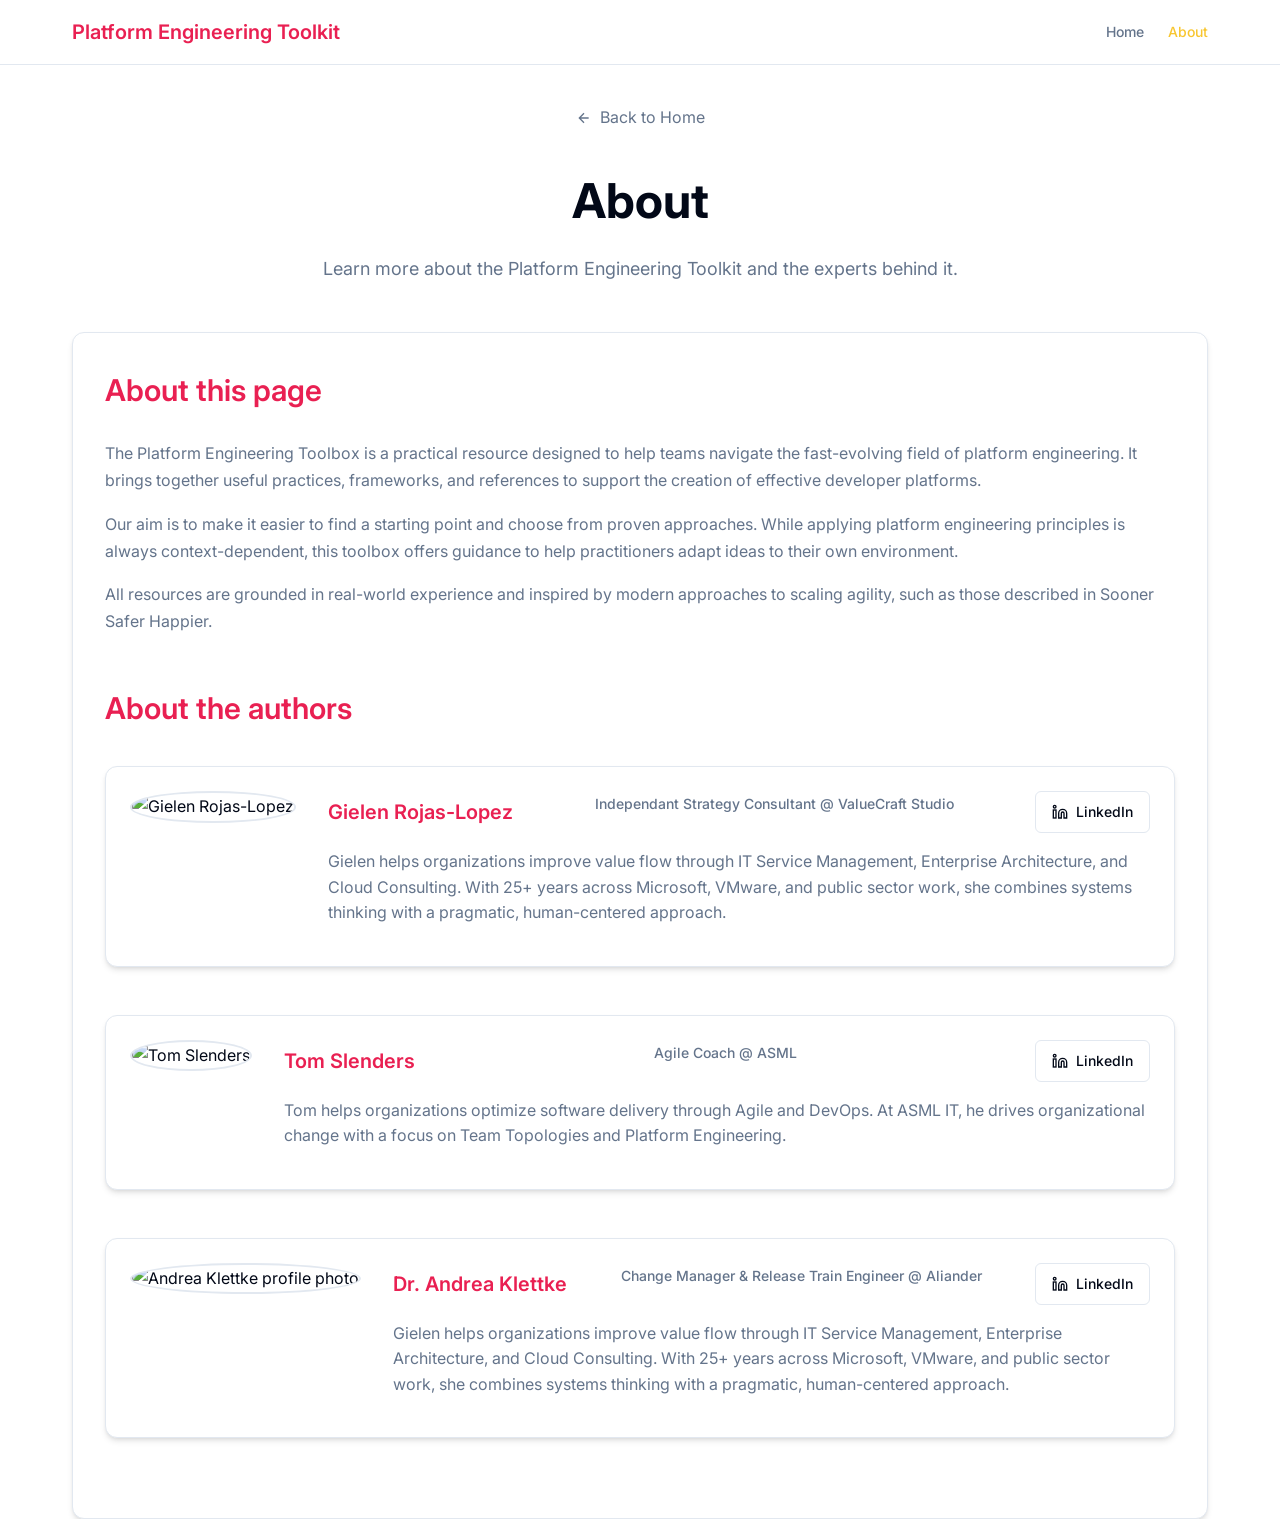
==== about.html @ 13b31b06 "deploy new website layout" ====
<!DOCTYPE html>
<html lang="en">
<head>
    <meta charset="UTF-8">
    <meta name="viewport" content="width=device-width, initial-scale=1.0">
    <title>About - Platform Engineering Toolkit</title>
    <meta name="description" content="Learn about the Platform Engineering Toolkit and meet the authors behind this comprehensive resource.">
    <link rel="stylesheet" href="styles.css">
    <link rel="preconnect" href="https://fonts.googleapis.com">
    <link rel="preconnect" href="https://fonts.gstatic.com" crossorigin>
    <link href="https://fonts.googleapis.com/css2?family=Inter:wght@400;500;600;700&display=swap" rel="stylesheet">
</head>
<body>
    <!-- Header -->
    <header class="header">
        <div class="container">
            <nav class="nav">
                <a href="index.html" class="nav-brand">Platform Engineering Toolkit</a>
                <div class="nav-links">
                    <a href="index.html" class="nav-link">Home</a>
                    <a href="about.html" class="nav-link active">About</a>
                </div>
            </nav>
        </div>
    </header>

    <!-- Main Content -->
    <main>
        <div class="container">
            <div class="page-header">
                <a href="index.html" class="back-btn">
                    <svg width="16" height="16" viewBox="0 0 24 24" fill="none" stroke="currentColor" stroke-width="2">
                        <path d="M19 12H5m7-7l-7 7 7 7"/>
                    </svg>
                    Back to Home
                </a>
                <h1 class="page-title">About</h1>
                <p class="page-description">
                    Learn more about the Platform Engineering Toolkit and the experts behind it.
                </p>
            </div>

            <div class="article-content">
                <div class="prose">
                    <section class="about-section">
                        <h2>About this page</h2>
                        <p>
                            The Platform Engineering Toolbox is a practical resource designed to help teams navigate the fast-evolving field of platform engineering. It brings together useful practices, frameworks, and references to support the creation of effective developer platforms.
                        </p>
                        <p>
                            Our aim is to make it easier to find a starting point and choose from proven approaches. While applying platform engineering principles is always context-dependent, this toolbox offers guidance to help practitioners adapt ideas to their own environment.
                        <p>
                            All resources are grounded in real-world experience and inspired by modern approaches to scaling agility, such as those described in Sooner Safer Happier.
                        </p>
                    </section>

                    <section class="about-section">
                        <h2>About the authors</h2>
                        
                        <div class="author-grid">
                            <div class="author-card">
                                <div class="author-avatar">
                                    <img src="src/assets/gielen.avif" alt="Gielen Rojas-Lopez" />
                                </div>
                                <div class="author-content">
                                    <div class="author-header">
                                        <h3 class="author-name">Gielen Rojas-Lopez</h3>
                                        <p class="author-role">Independant Strategy Consultant @ ValueCraft Studio</p>
                                        <a href="https://www.linkedin.com/in/gielen/" target="_blank" rel="noopener noreferrer" class="author-linkedin">
                                            <svg width="16" height="16" viewBox="0 0 24 24" fill="none" stroke="currentColor" stroke-width="2">
                                                <path d="M16 8a6 6 0 0 1 6 6v7h-4v-7a2 2 0 0 0-2-2 2 2 0 0 0-2 2v7h-4v-7a6 6 0 0 1 6-6z"/>
                                                <rect width="4" height="12" x="2" y="9"/>
                                                <circle cx="4" cy="4" r="2"/>
                                            </svg>
                                            LinkedIn
                                        </a>
                                    </div>
                                    <p class="author-bio">
                                        Gielen helps organizations improve value flow through IT Service Management, Enterprise Architecture, and Cloud Consulting. With 25+ years across Microsoft, VMware, and public sector work, she combines systems thinking with a pragmatic, human-centered approach.
                                </div>
                            </div>

                            <div class="author-card">
                                <div class="author-avatar">
                                    <img src="src/assets/tom.avif" alt="Tom Slenders" />
                                </div>
                                <div class="author-content">
                                    <div class="author-header">
                                        <h3 class="author-name">Tom Slenders</h3>
                                        <p class="author-role">Agile Coach @ ASML</p>
                                        <a href="https://www.linkedin.com/in/tomslenders/" target="_blank" rel="noopener noreferrer" class="author-linkedin">
                                            <svg width="16" height="16" viewBox="0 0 24 24" fill="none" stroke="currentColor" stroke-width="2">
                                                <path d="M16 8a6 6 0 0 1 6 6v7h-4v-7a2 2 0 0 0-2-2 2 2 0 0 0-2 2v7h-4v-7a6 6 0 0 1 6-6z"/>
                                                <rect width="4" height="12" x="2" y="9"/>
                                                <circle cx="4" cy="4" r="2"/>
                                            </svg>
                                            LinkedIn
                                        </a>
                                    </div>
                                    <p class="author-bio">
                                        Tom helps organizations optimize software delivery through Agile and DevOps. 
                                        At ASML IT, he drives organizational change with a focus on Team Topologies and Platform Engineering.
                                    </p>
                                </div>
                            </div>

                            <div class="author-card">
                                <div class="author-avatar">
                                    <img src="src/assets/andrea.jpg" alt="Andrea Klettke profile photo" />
                                </div>
                                <div class="author-content">
                                    <div class="author-header">
                                        <h3 class="author-name">Dr. Andrea Klettke</h3>
                                        <p class="author-role">Change Manager & Release Train Engineer @ Aliander</p>
                                        <a href="https://www.linkedin.com/in/andrea-klettke-73928b105/" target="_blank" rel="noopener noreferrer" class="author-linkedin">
                                            <svg width="16" height="16" viewBox="0 0 24 24" fill="none" stroke="currentColor" stroke-width="2">
                                                <path d="M16 8a6 6 0 0 1 6 6v7h-4v-7a2 2 0 0 0-2-2 2 2 0 0 0-2 2v7h-4v-7a6 6 0 0 1 6-6z"/>
                                                <rect width="4" height="12" x="2" y="9"/>
                                                <circle cx="4" cy="4" r="2"/>
                                            </svg>
                                            LinkedIn
                                        </a>
                                    </div>
                                    <p class="author-bio">
                                        Gielen helps organizations improve value flow through IT Service Management, Enterprise Architecture, and Cloud Consulting. With 25+ years across Microsoft, VMware, and public sector work, she combines systems thinking with a pragmatic, human-centered approach.
                                    </p>
                                </div>
                            </div>
                        </div>
                    </section>
                </div>
            </div>
        </div>
    </main>

    <script src="script.js"></script>
</body>
</html>
---- styles.css ----
/* Reset and base styles */
* {
    margin: 0;
    padding: 0;
    box-sizing: border-box;
}

/* CSS Variables - Design System */
:root {
    --background: hsl(0 0% 100%);
    --foreground: hsl(222.2 84% 4.9%);
    --card: hsl(0 0% 100%);
    --card-foreground: hsl(222.2 84% 4.9%);
    --card-hover: hsl(345 82% 97%);
    --primary: hsl(345 82% 52%);
    --primary-foreground: hsl(210 40% 98%);
    --secondary: hsl(280 87% 65%);
    --secondary-foreground: hsl(210 40% 98%);
    --accent: hsl(45 93% 58%);
    --accent-foreground: hsl(222.2 84% 4.9%);
    --muted: hsl(210 40% 96%);
    --muted-foreground: hsl(215.4 16.3% 46.9%);
    --border: hsl(214.3 31.8% 91.4%);
    --hero-bg: linear-gradient(135deg, hsl(345 82% 52%) 0%, hsl(280 87% 65%) 50%, hsl(45 93% 58%) 100%);
    --card-shadow: 0 4px 6px -1px rgb(0 0 0 / 0.1), 0 2px 4px -2px rgb(0 0 0 / 0.1);
    --card-shadow-hover: 0 20px 40px -12px hsl(345 82% 52% / 0.25), 0 8px 16px -8px hsl(280 87% 65% / 0.3);
    --radius: 12px;
    --container-max-width: 1200px;
}

body {
    font-family: 'Inter', -apple-system, BlinkMacSystemFont, 'Segoe UI', Roboto, Oxygen, Ubuntu, Cantarell, sans-serif;
    background-color: var(--background);
    color: var(--foreground);
    line-height: 1.6;
    min-height: 100vh;
}

/* Container */
.container {
    max-width: var(--container-max-width);
    margin: 0 auto;
    padding: 0 1rem;
}

@media (min-width: 768px) {
    .container {
        padding: 0 2rem;
    }
}

/* Header */
.header {
    border-bottom: 1px solid var(--border);
    background: rgba(255, 255, 255, 0.95);
    backdrop-filter: blur(10px);
    position: sticky;
    top: 0;
    z-index: 100;
}

.nav {
    display: flex;
    align-items: center;
    justify-content: space-between;
    padding: 1rem 0;
}

.nav-brand {
    font-size: 1.25rem;
    font-weight: 600;
    color: var(--primary);
    text-decoration: none;
    transition: color 0.2s ease;
}

.nav-brand:hover {
    color: var(--accent);
}

.nav-links {
    display: flex;
    gap: 1.5rem;
}

.nav-link {
    font-size: 0.875rem;
    font-weight: 500;
    color: var(--muted-foreground);
    text-decoration: none;
    transition: color 0.2s ease;
}

.nav-link:hover,
.nav-link.active {
    color: var(--accent);
}

/* Hero Section */
.hero {
    background: linear-gradient(rgba(0,0,0,0.4), rgba(0,0,0,0.6)), url('src/assets/theme-park-hero.jpg');
    background-size: cover;
    background-position: center;
    border-radius: 1.5rem;
    margin: 4rem 0;
    min-height: 600px;
    display: flex;
    align-items: center;
    justify-content: center;
    overflow: hidden;
    position: relative;
}

.hero-content {
    text-align: center;
    padding: 5rem 2rem;
    position: relative;
    z-index: 10;
    max-width: 48rem;
}

.hero-title {
    font-size: 3rem;
    font-weight: 700;
    color: white;
    margin-bottom: 1.5rem;
    text-shadow: 0 4px 8px rgba(0,0,0,0.5);
    letter-spacing: -0.025em;
}

@media (min-width: 768px) {
    .hero-title {
        font-size: 4.5rem;
    }
}

.hero-description {
    font-size: 1.25rem;
    color: rgba(255, 255, 255, 0.9);
    margin-bottom: 3rem;
    line-height: 1.7;
    text-shadow: 0 2px 4px rgba(0,0,0,0.3);
}

@media (min-width: 768px) {
    .hero-description {
        font-size: 1.5rem;
    }
}

/* Hero Buttons */
.hero-buttons {
    display: flex;
    flex-direction: column;
    gap: 1rem;
    margin-bottom: 2rem;
}

@media (min-width: 640px) {
    .hero-buttons {
        flex-direction: row;
        justify-content: center;
    }
}

.btn {
    display: inline-flex;
    align-items: center;
    justify-content: center;
    gap: 0.5rem;
    padding: 1rem 2rem;
    font-size: 1.125rem;
    font-weight: 600;
    border-radius: var(--radius);
    text-decoration: none;
    transition: all 0.3s cubic-bezier(0.4, 0, 0.2, 1);
    box-shadow: var(--card-shadow);
    border: none;
    cursor: pointer;
    position: relative;
    overflow: hidden;
}

.btn:hover {
    transform: scale(1.05);
    box-shadow: var(--card-shadow-hover);
}

.btn-primary {
    background-color: var(--primary);
    color: var(--primary-foreground);
}

.btn-primary:hover {
    background-color: hsl(345 82% 47%);
}

.btn-secondary {
    background-color: var(--secondary);
    color: var(--secondary-foreground);
}

.btn-secondary:hover {
    background-color: hsl(280 87% 60%);
}

.btn-accent {
    background-color: var(--accent);
    color: var(--accent-foreground);
}

.btn-accent:hover {
    background-color: hsl(45 93% 53%);
}

.btn-icon {
    width: 20px;
    height: 20px;
}

/* Hero Divider */
.hero-divider {
    width: 8rem;
    height: 0.5rem;
    background: var(--hero-bg);
    margin: 0 auto;
    border-radius: 9999px;
    animation: pulse 2s infinite;
}

@keyframes pulse {
    0%, 100% {
        opacity: 1;
    }
    50% {
        opacity: 0.7;
    }
}

/* Cards Grid */
.cards-grid {
    display: grid;
    grid-template-columns: 1fr;
    gap: 1.5rem;
    margin: 4rem 0;
}

@media (min-width: 768px) {
    .cards-grid {
        grid-template-columns: repeat(2, 1fr);
    }
}

@media (min-width: 1024px) {
    .cards-grid {
        grid-template-columns: repeat(3, 1fr);
    }
}

/* Card Styles */
.card {
    background-color: var(--card);
    border: 1px solid var(--border);
    border-radius: var(--radius);
    padding: 1.5rem;
    text-decoration: none;
    color: inherit;
    transition: all 0.2s ease;
    box-shadow: var(--card-shadow);
    height: 100%;
    display: block;
}

.card:hover {
    background-color: var(--card-hover);
    box-shadow: var(--card-shadow-hover);
    transform: scale(1.02);
}

.card-content {
    display: flex;
    flex-direction: column;
    align-items: center;
    text-align: center;
    gap: 1rem;
    height: 100%;
}

.card-icon {
    width: 3rem;
    height: 3rem;
    display: flex;
    align-items: center;
    justify-content: center;
    color: var(--accent);
    transition: transform 0.2s ease;
}

.card:hover .card-icon {
    transform: scale(1.1);
}

.card-text {
    display: flex;
    flex-direction: column;
    gap: 0.5rem;
}

.card-title {
    font-size: 1.125rem;
    font-weight: 600;
    color: var(--card-foreground);
    transition: color 0.2s ease;
}

.card:hover .card-title {
    color: var(--accent);
}

.card-description {
    font-size: 0.875rem;
    color: var(--muted-foreground);
    line-height: 1.6;
}

/* Footer */
.footer {
    text-align: center;
    margin: 4rem 0 2rem;
    padding: 2rem 0;
    border-top: 1px solid var(--border);
}

.footer-text {
    color: var(--muted-foreground);
}

/* Article Styles */
.article-header {
    margin-bottom: 2rem;
}

.back-btn {
    display: inline-flex;
    align-items: center;
    gap: 0.5rem;
    color: var(--muted-foreground);
    text-decoration: none;
    margin-bottom: 1.5rem;
    padding: 0.5rem 1rem;
    border-radius: 0.5rem;
    transition: all 0.2s ease;
}

.back-btn:hover {
    background-color: var(--muted);
    color: var(--foreground);
}

.article-meta {
    display: flex;
    align-items: center;
    gap: 1rem;
    margin-bottom: 1rem;
    flex-wrap: wrap;
}

.badge {
    display: inline-flex;
    align-items: center;
    padding: 0.25rem 0.75rem;
    font-size: 0.75rem;
    font-weight: 500;
    border-radius: 9999px;
    background-color: var(--secondary);
    color: var(--secondary-foreground);
}

.meta-item {
    display: flex;
    align-items: center;
    gap: 0.25rem;
    font-size: 0.875rem;
    color: var(--muted-foreground);
}

.article-title {
    font-size: 2.5rem;
    font-weight: 700;
    margin-bottom: 1rem;
    line-height: 1.1;
}

@media (min-width: 768px) {
    .article-title {
        font-size: 3rem;
    }
}

.article-audience {
    display: flex;
    align-items: center;
    gap: 0.5rem;
    color: var(--muted-foreground);
}

/* Article Content */
.article-content {
    background-color: var(--card);
    border: 1px solid var(--border);
    border-radius: var(--radius);
    padding: 2rem;
    box-shadow: var(--card-shadow);
}

.prose {
    max-width: none;
    line-height: 1.7;
}

.prose h2 {
    font-size: 1.5rem;
    font-weight: 600;
    color: var(--foreground);
    margin: 2rem 0 1rem 0;
}

.prose h2:first-child {
    margin-top: 0;
}

.prose p {
    color: var(--muted-foreground);
    margin-bottom: 1rem;
}

.prose ul {
    margin: 1rem 0;
    padding-left: 1.5rem;
}

.prose li {
    color: var(--muted-foreground);
    margin-bottom: 0.5rem;
}

.prose strong {
    color: var(--foreground);
    font-weight: 600;
}

/* Article Navigation */
.article-nav {
    margin-top: 3rem;
    padding-top: 2rem;
    border-top: 1px solid var(--border);
    text-align: center;
}

.article-nav-text {
    color: var(--muted-foreground);
    margin-bottom: 1rem;
}

.article-nav-buttons {
    display: flex;
    flex-direction: column;
    gap: 1rem;
    justify-content: center;
}

@media (min-width: 640px) {
    .article-nav-buttons {
        flex-direction: row;
    }
}

.btn-outline {
    background-color: transparent;
    border: 1px solid var(--border);
    color: var(--foreground);
    padding: 0.75rem 1.5rem;
    border-radius: var(--radius);
    text-decoration: none;
    font-weight: 500;
    transition: all 0.2s ease;
    display: inline-flex;
    align-items: center;
    justify-content: center;
}

.btn-outline:hover {
    background-color: var(--muted);
    border-color: var(--accent);
}

/* Page Styles */
.page-header {
    text-align: center;
    margin: 2rem 0 3rem;
}

.page-title {
    font-size: 2.5rem;
    font-weight: 700;
    margin-bottom: 1rem;
    color: var(--foreground);
}

@media (min-width: 768px) {
    .page-title {
        font-size: 3rem;
    }
}

.page-description {
    font-size: 1.125rem;
    color: var(--muted-foreground);
    max-width: 42rem;
    margin: 0 auto;
    line-height: 1.6;
}

/* Articles List */
.articles-list {
    display: grid;
    gap: 1.5rem;
    margin: 2rem 0;
}

.article-card {
    background-color: var(--card);
    border: 1px solid var(--border);
    border-radius: var(--radius);
    padding: 2rem;
    text-decoration: none;
    color: inherit;
    transition: all 0.2s ease;
    box-shadow: var(--card-shadow);
}

.article-card:hover {
    background-color: var(--card-hover);
    box-shadow: var(--card-shadow-hover);
    transform: translateY(-2px);
}

.article-card-header {
    display: flex;
    align-items: center;
    gap: 1rem;
    margin-bottom: 1rem;
    flex-wrap: wrap;
}

.article-card-title {
    font-size: 1.5rem;
    font-weight: 600;
    color: var(--card-foreground);
    margin-bottom: 0.5rem;
}

.article-card:hover .article-card-title {
    color: var(--accent);
}

.article-card-audience {
    font-size: 0.875rem;
    color: var(--muted-foreground);
}

/* Responsive adjustments */
@media (max-width: 640px) {
    .hero {
        margin: 2rem 0;
        min-height: 500px;
    }
    
    .hero-content {
        padding: 3rem 1rem;
    }
    
    .hero-title {
        font-size: 2.5rem;
    }
    
    .hero-description {
        font-size: 1.125rem;
    }
    
    .btn {
        padding: 0.875rem 1.5rem;
        font-size: 1rem;
    }
}

/* About Section Styles */
.about-section {
    margin-bottom: 3rem;
}

.about-section h2 {
    color: var(--primary);
    margin-bottom: 1.5rem;
    font-size: 1.875rem;
    font-weight: 600;
}

.author-grid {
    display: grid;
    gap: 2rem;
    margin-top: 2rem;
}

@media (min-width: 768px) {
    .author-grid {
        gap: 3rem;
    }
}

.author-card {
    display: flex;
    flex-direction: column;
    gap: 1.5rem;
    padding: 1.5rem;
    background: var(--card);
    border: 1px solid var(--border);
    border-radius: var(--radius);
    box-shadow: var(--card-shadow);
    transition: all 0.3s ease;
}

@media (min-width: 768px) {
    .author-card {
        flex-direction: row;
        align-items: flex-start;
        gap: 2rem;
    }
}

.author-card:hover {
    transform: translateY(-2px);
    box-shadow: var(--card-shadow-hover);
}

.author-avatar {
    flex-shrink: 0;
}

.author-avatar img {
    width: 96px;
    height: 96px;
    border-radius: 50%;
    object-fit: cover;
    border: 2px solid var(--border);
}

.author-content {
    flex: 1;
}

.author-header {
    display: flex;
    flex-direction: column;
    gap: 0.5rem;
    margin-bottom: 1rem;
}

@media (min-width: 640px) {
    .author-header {
        flex-direction: row;
        align-items: center;
        justify-content: space-between;
        gap: 1rem;
    }
}

.author-name {
    font-size: 1.25rem;
    font-weight: 600;
    color: var(--primary);
    margin: 0;
}

.author-role {
    font-size: 0.875rem;
    font-weight: 500;
    color: var(--muted-foreground);
    margin: 0;
}

.author-linkedin {
    display: inline-flex;
    align-items: center;
    gap: 0.5rem;
    padding: 0.5rem 1rem;
    font-size: 0.875rem;
    font-weight: 500;
    color: var(--foreground);
    text-decoration: none;
    border: 1px solid var(--border);
    border-radius: 6px;
    transition: all 0.2s ease;
    background: var(--background);
}

.author-linkedin:hover {
    background: var(--muted);
    border-color: var(--primary);
    color: var(--primary);
}

.author-bio {
    color: var(--card-foreground);
    line-height: 1.6;
    margin: 0;
}
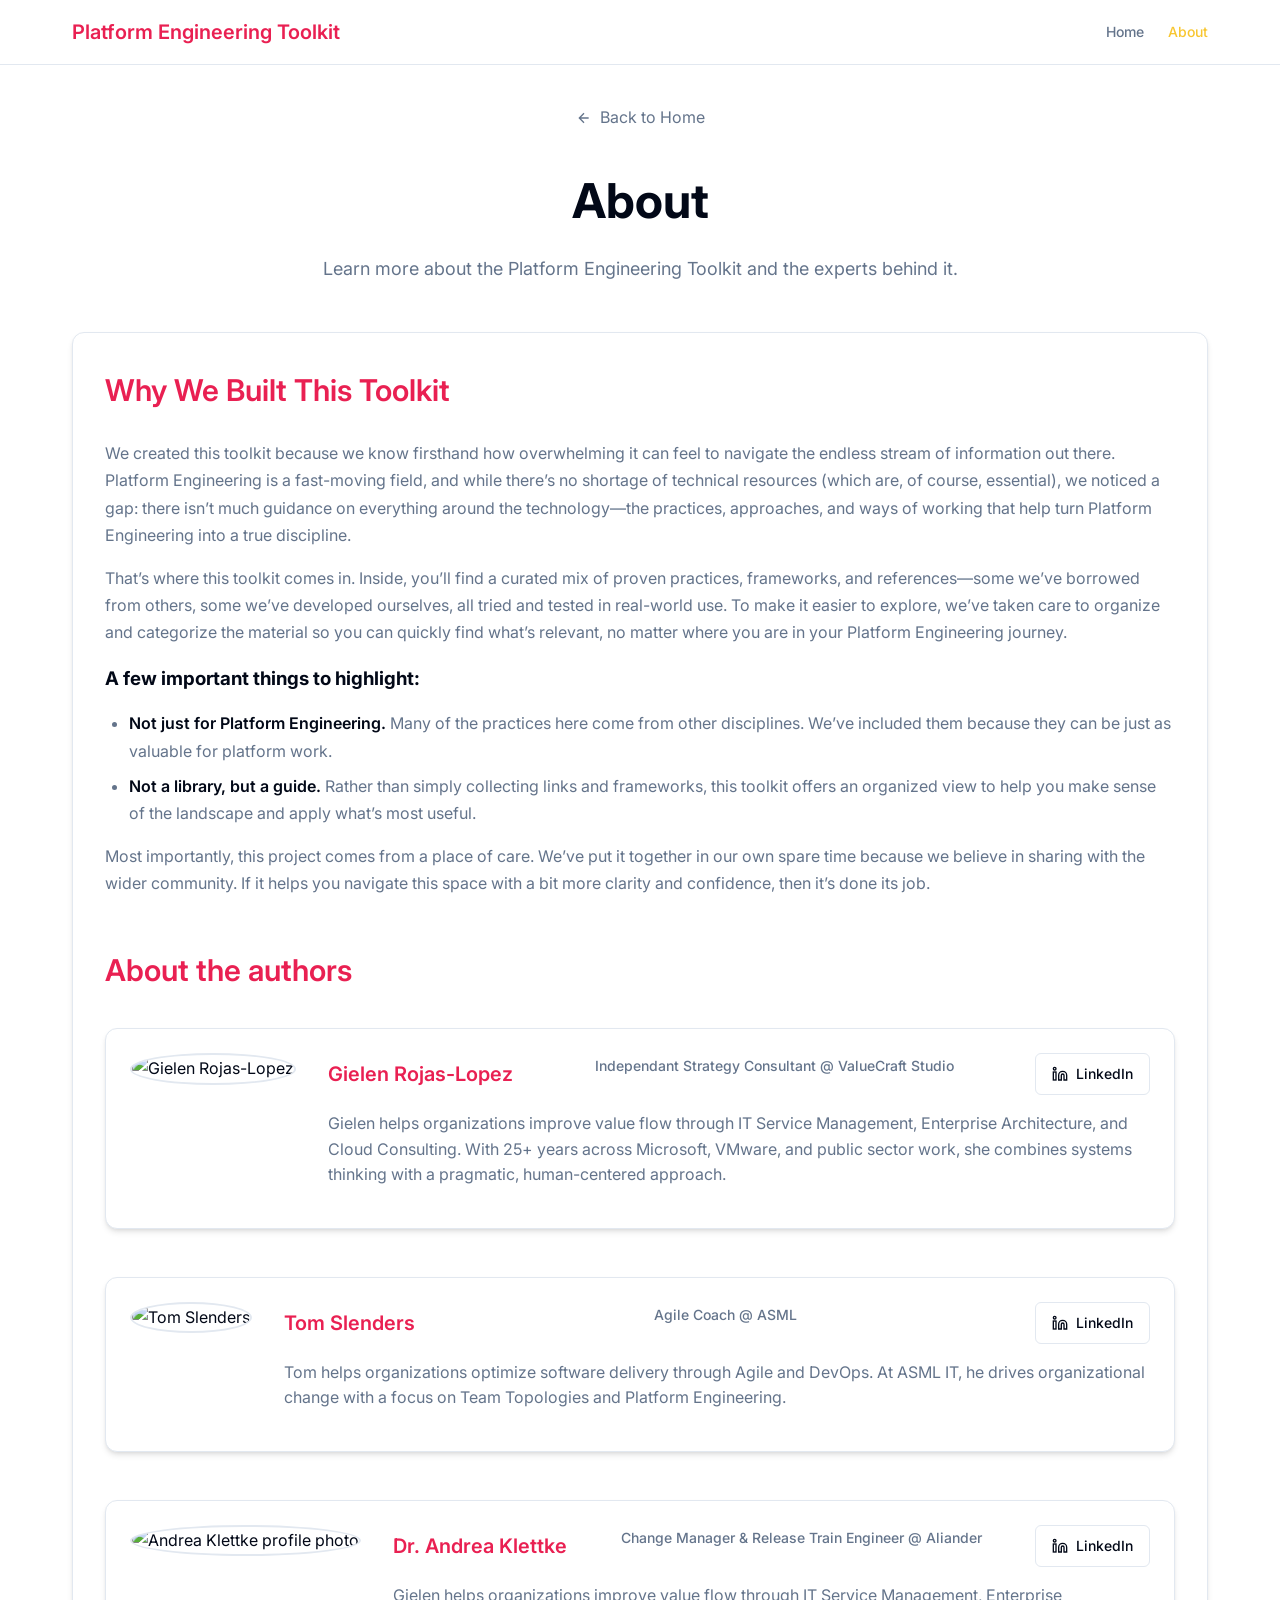
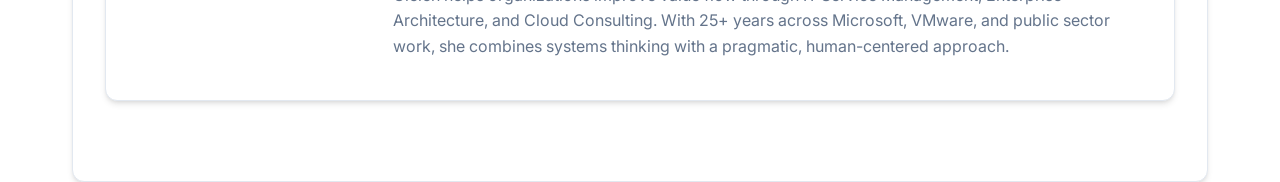
==== commit 788d94d7: "Update about.html Changed about txt" ====
--- a/about.html
+++ b/about.html
@@ -42,17 +42,28 @@
 
             <div class="article-content">
                 <div class="prose">
-                    <section class="about-section">
-                        <h2>About this page</h2>
-                        <p>
-                            The Platform Engineering Toolbox is a practical resource designed to help teams navigate the fast-evolving field of platform engineering. It brings together useful practices, frameworks, and references to support the creation of effective developer platforms.
-                        </p>
-                        <p>
-                            Our aim is to make it easier to find a starting point and choose from proven approaches. While applying platform engineering principles is always context-dependent, this toolbox offers guidance to help practitioners adapt ideas to their own environment.
-                        <p>
-                            All resources are grounded in real-world experience and inspired by modern approaches to scaling agility, such as those described in Sooner Safer Happier.
-                        </p>
-                    </section>
+                   <section class="about-section">
+    <h2>Why We Built This Toolkit</h2>
+    
+    <p>
+        We created this toolkit because we know firsthand how overwhelming it can feel to navigate the endless stream of information out there. Platform Engineering is a fast-moving field, and while there’s no shortage of technical resources (which are, of course, essential), we noticed a gap: there isn’t much guidance on everything around the technology—the practices, approaches, and ways of working that help turn Platform Engineering into a true discipline.
+    </p>
+
+    <p>
+        That’s where this toolkit comes in. Inside, you’ll find a curated mix of proven practices, frameworks, and references—some we’ve borrowed from others, some we’ve developed ourselves, all tried and tested in real-world use. To make it easier to explore, we’ve taken care to organize and categorize the material so you can quickly find what’s relevant, no matter where you are in your Platform Engineering journey.
+    </p>
+
+    <h3>A few important things to highlight:</h3>
+    <ul>
+        <li><strong>Not just for Platform Engineering.</strong> Many of the practices here come from other disciplines. We’ve included them because they can be just as valuable for platform work.</li>
+        <li><strong>Not a library, but a guide.</strong> Rather than simply collecting links and frameworks, this toolkit offers an organized view to help you make sense of the landscape and apply what’s most useful.</li>
+    </ul>
+
+    <p>
+        Most importantly, this project comes from a place of care. We’ve put it together in our own spare time because we believe in sharing with the wider community. If it helps you navigate this space with a bit more clarity and confidence, then it’s done its job.
+    </p>
+</section>
+
 
                     <section class="about-section">
                         <h2>About the authors</h2>
@@ -135,4 +146,4 @@
 
     <script src="script.js"></script>
 </body>
-</html>+</html>
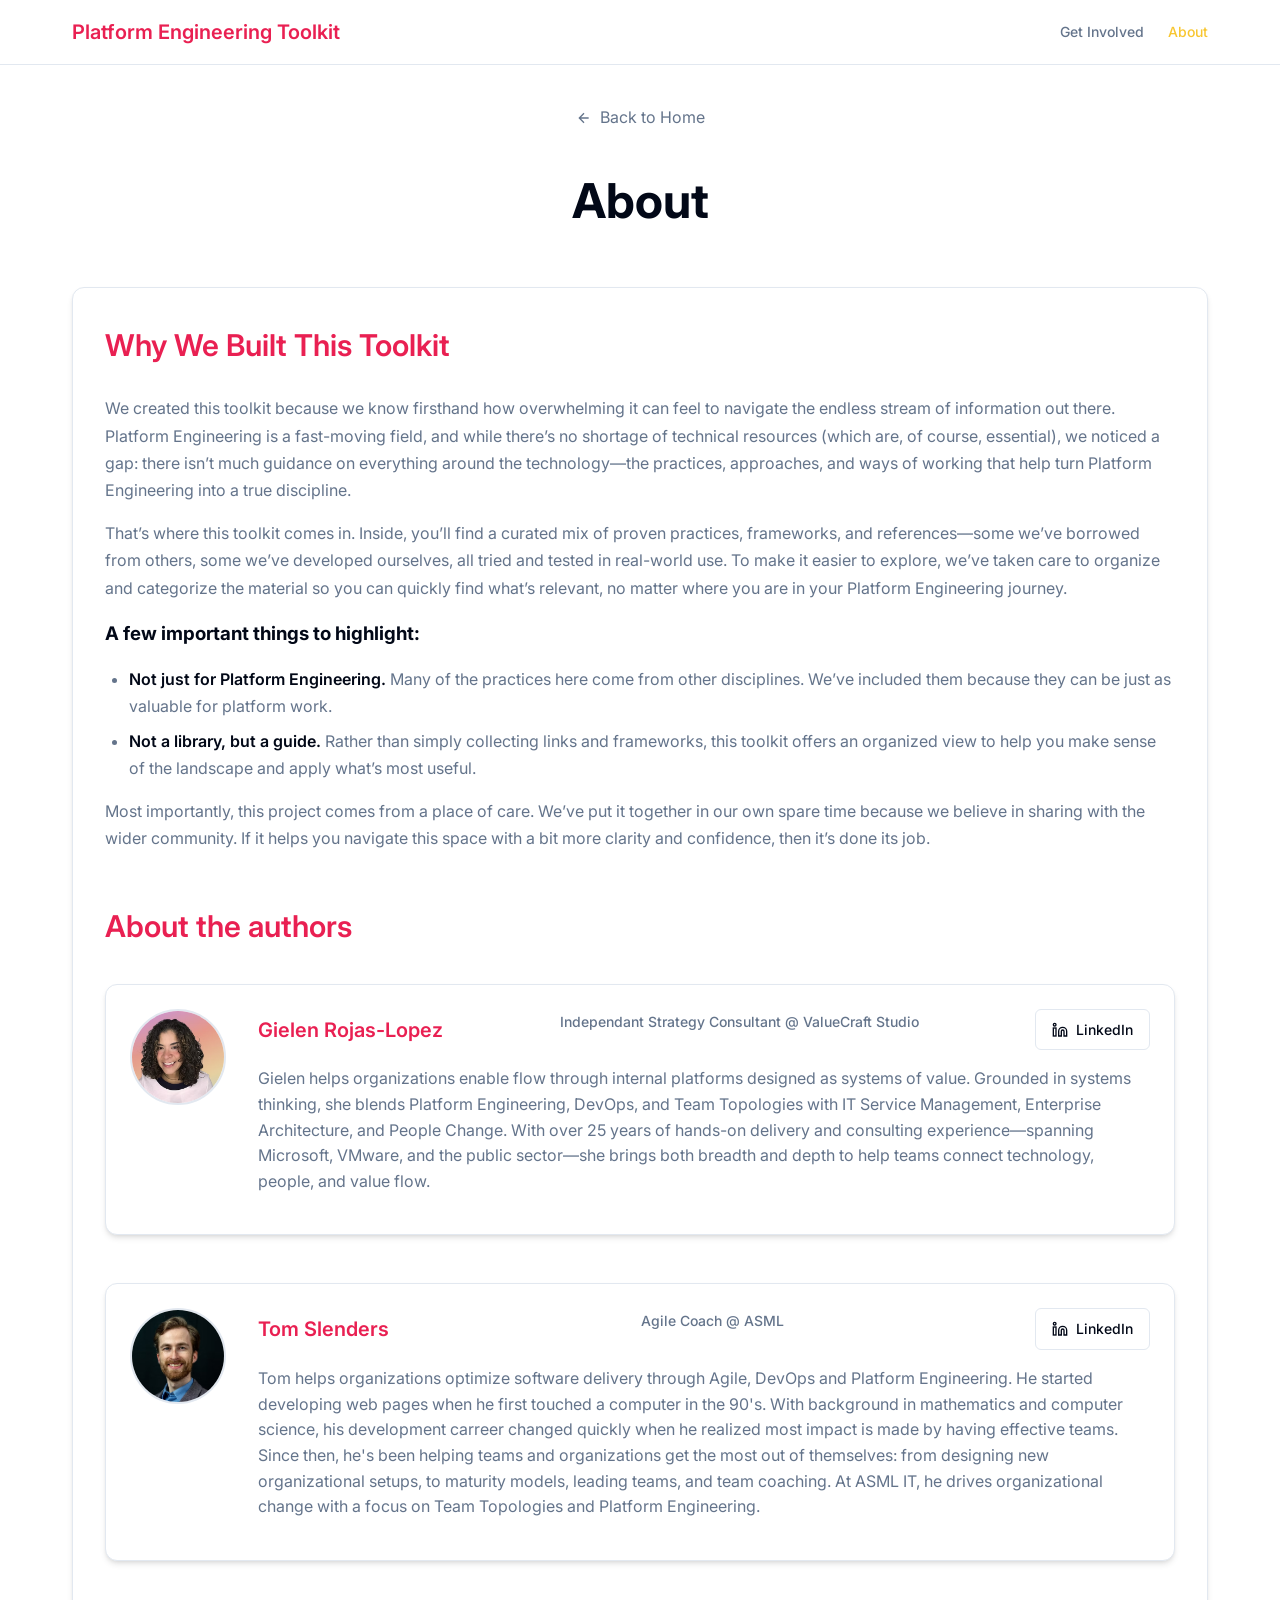
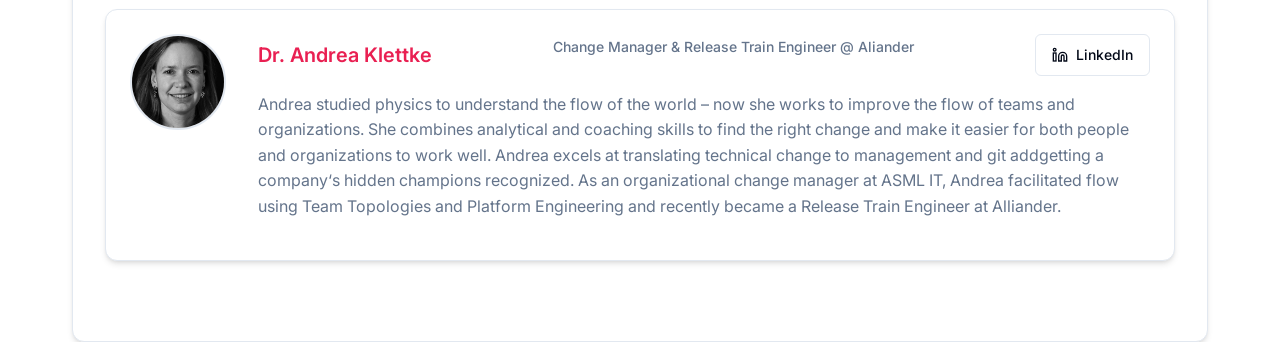
==== commit f8c074d4: "added ACC to PRD" ====
--- a/about.html
+++ b/about.html
@@ -17,7 +17,7 @@
             <nav class="nav">
                 <a href="index.html" class="nav-brand">Platform Engineering Toolkit</a>
                 <div class="nav-links">
-                    <a href="index.html" class="nav-link">Home</a>
+                    <a href="get-involved.html" class="nav-link">Get Involved</a>
                     <a href="about.html" class="nav-link active">About</a>
                 </div>
             </nav>
@@ -35,14 +35,12 @@
                     Back to Home
                 </a>
                 <h1 class="page-title">About</h1>
-                <p class="page-description">
-                    Learn more about the Platform Engineering Toolkit and the experts behind it.
-                </p>
+ 
             </div>
 
             <div class="article-content">
                 <div class="prose">
-                   <section class="about-section">
+                    <section class="about-section">
     <h2>Why We Built This Toolkit</h2>
     
     <p>
@@ -62,8 +60,7 @@
     <p>
         Most importantly, this project comes from a place of care. We’ve put it together in our own spare time because we believe in sharing with the wider community. If it helps you navigate this space with a bit more clarity and confidence, then it’s done its job.
     </p>
-</section>
-
+                    </section>
 
                     <section class="about-section">
                         <h2>About the authors</h2>
@@ -71,7 +68,7 @@
                         <div class="author-grid">
                             <div class="author-card">
                                 <div class="author-avatar">
-                                    <img src="src/assets/gielen.avif" alt="Gielen Rojas-Lopez" />
+                                    <img src="src/assets/Gielen.avif" alt="Gielen Rojas-Lopez" />
                                 </div>
                                 <div class="author-content">
                                     <div class="author-header">
@@ -87,13 +84,14 @@
                                         </a>
                                     </div>
                                     <p class="author-bio">
-                                        Gielen helps organizations improve value flow through IT Service Management, Enterprise Architecture, and Cloud Consulting. With 25+ years across Microsoft, VMware, and public sector work, she combines systems thinking with a pragmatic, human-centered approach.
+                                        Gielen helps organizations enable flow through internal platforms designed as systems of value. Grounded in systems thinking, she blends Platform Engineering, DevOps, and Team Topologies with IT Service Management, Enterprise Architecture, and People Change. With over 25 years of hands-on delivery and consulting experience—spanning Microsoft, VMware, and the public sector—she brings both breadth and depth to help teams connect technology, people, and value flow.
+
                                 </div>
                             </div>
 
                             <div class="author-card">
                                 <div class="author-avatar">
-                                    <img src="src/assets/tom.avif" alt="Tom Slenders" />
+                                    <img src="src/assets/Tom.avif" alt="Tom Slenders" />
                                 </div>
                                 <div class="author-content">
                                     <div class="author-header">
@@ -109,7 +107,7 @@
                                         </a>
                                     </div>
                                     <p class="author-bio">
-                                        Tom helps organizations optimize software delivery through Agile and DevOps. 
+                                        Tom helps organizations optimize software delivery through Agile, DevOps and Platform Engineering. He started developing web pages when he first touched a computer in the 90's. With background in mathematics and computer science, his development carreer changed quickly when he realized most impact is made by having effective teams. Since then, he's been helping teams and organizations get the most out of themselves: from designing new organizational setups, to maturity models, leading teams, and team coaching.
                                         At ASML IT, he drives organizational change with a focus on Team Topologies and Platform Engineering.
                                     </p>
                                 </div>
@@ -117,7 +115,7 @@
 
                             <div class="author-card">
                                 <div class="author-avatar">
-                                    <img src="src/assets/andrea.jpg" alt="Andrea Klettke profile photo" />
+                                    <img src="src/assets/Andrea.jpg" alt="Andrea Klettke profile photo" />
                                 </div>
                                 <div class="author-content">
                                     <div class="author-header">
@@ -133,7 +131,7 @@
                                         </a>
                                     </div>
                                     <p class="author-bio">
-                                        Gielen helps organizations improve value flow through IT Service Management, Enterprise Architecture, and Cloud Consulting. With 25+ years across Microsoft, VMware, and public sector work, she combines systems thinking with a pragmatic, human-centered approach.
+                                        Andrea studied physics to understand the flow of the world – now she works to improve the flow of teams and organizations. She combines analytical and coaching skills to find the right change and make it easier for both people and organizations to work well. Andrea excels at translating technical change to management and git addgetting a company‘s hidden champions recognized. As an organizational change manager at ASML IT, Andrea facilitated flow using Team Topologies and Platform Engineering and recently became a Release Train Engineer at Alliander.
                                     </p>
                                 </div>
                             </div>
